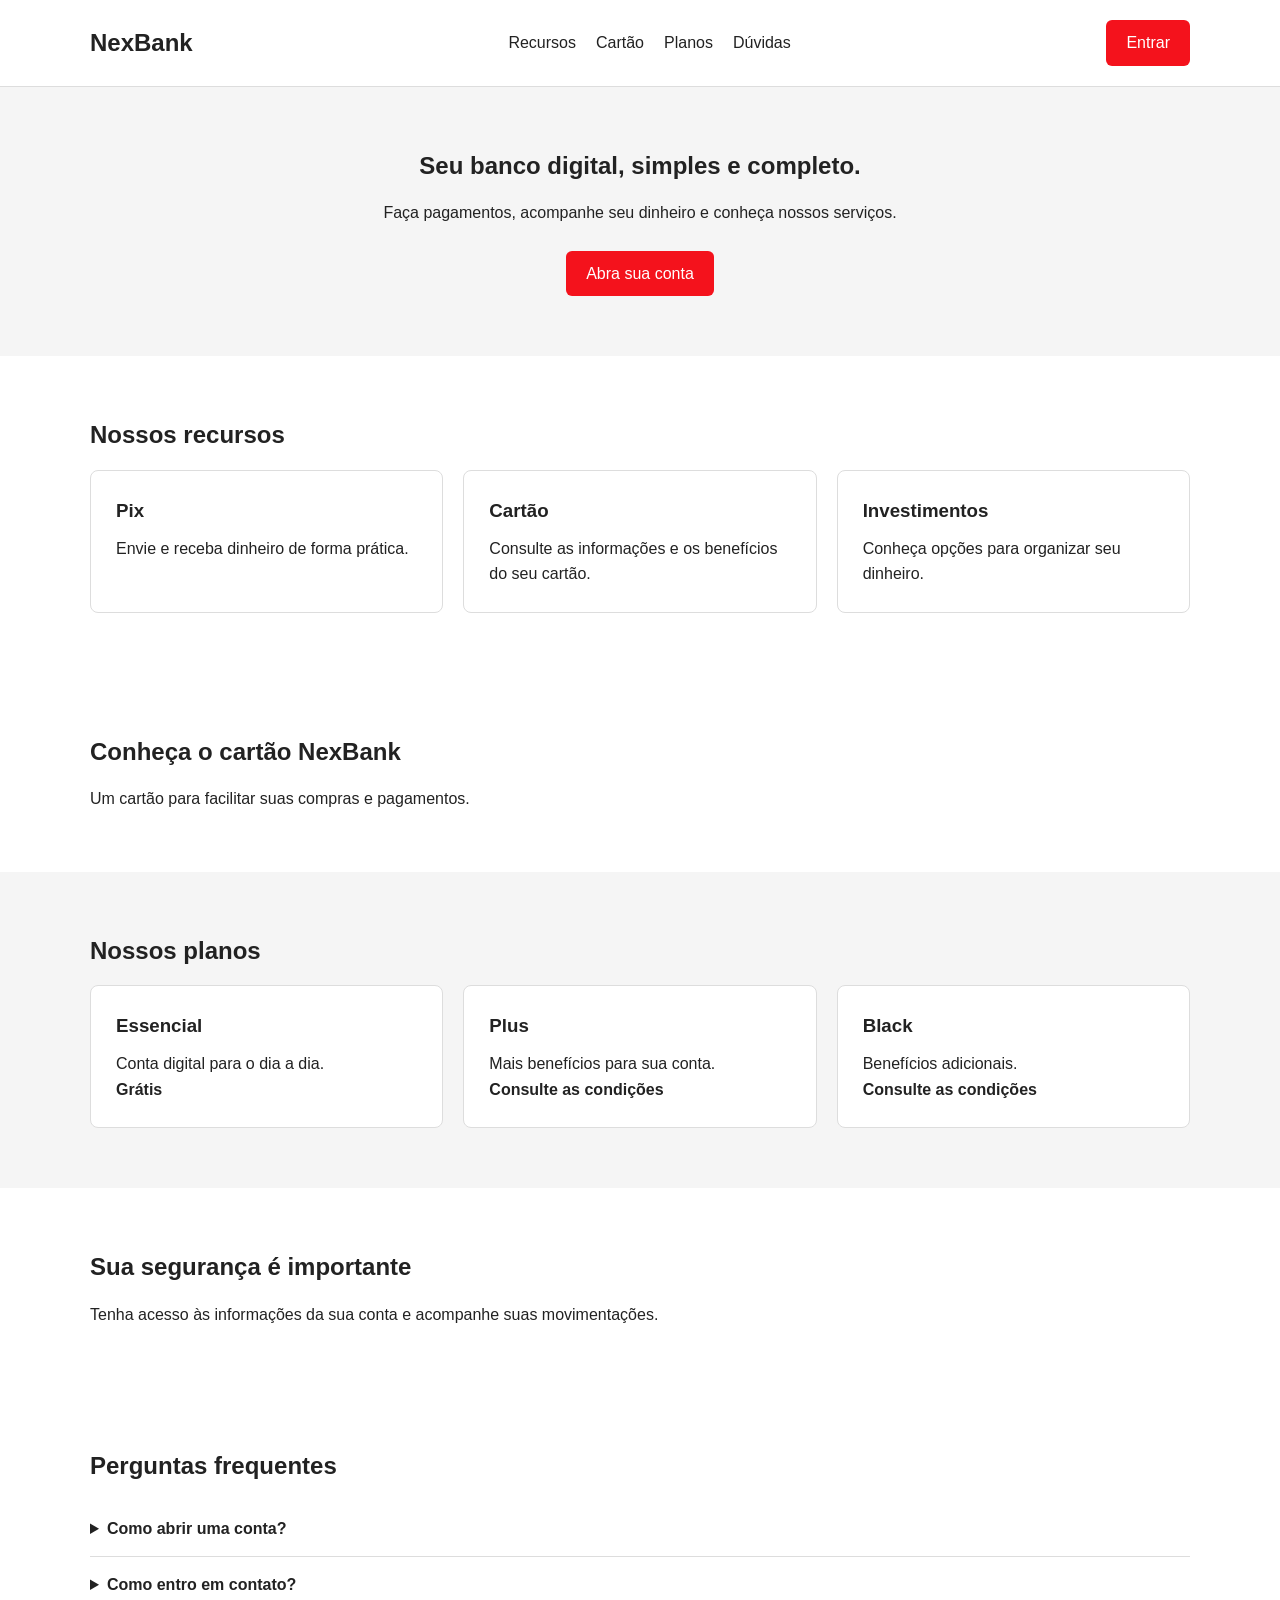
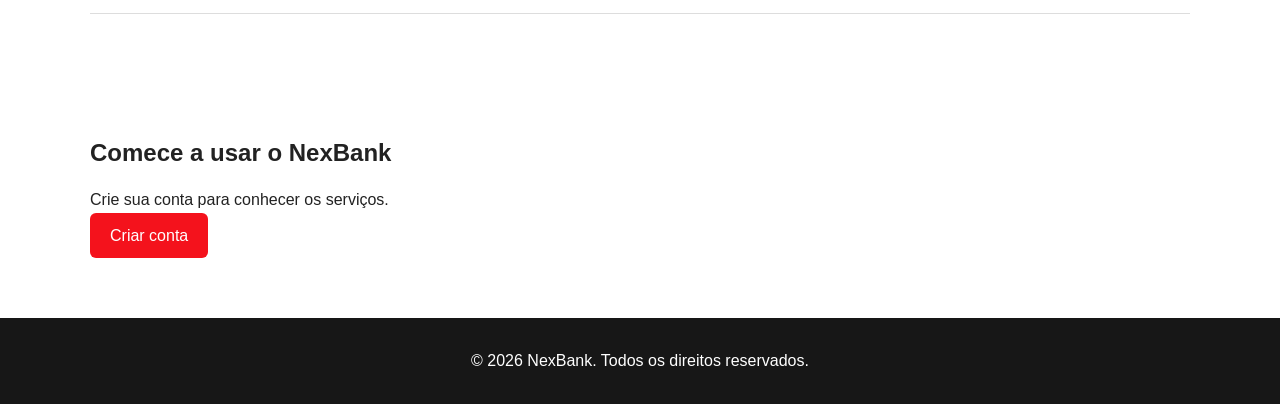
==== src/main/resources/templates/index.html @ fedde6e4 "Base Do Projeto" ====
<!DOCTYPE html>
<html lang="pt-BR">
<head>
    <meta charset="UTF-8">
    <meta name="viewport" content="width=device-width, initial-scale=1">
    <title>NexBank</title>

    <style>
        * {
            margin: 0;
            padding: 0;
            box-sizing: border-box;
        }

        body {
            font-family: Arial, sans-serif;
            color: #222;
            line-height: 1.6;
        }

        a {
            color: inherit;
            text-decoration: none;
        }

        .container {
            width: 90%;
            max-width: 1100px;
            margin: auto;
        }

        header {
            padding: 20px 0;
            border-bottom: 1px solid #ddd;
        }

        nav {
            display: flex;
            justify-content: space-between;
            align-items: center;
            gap: 20px;
        }

        nav ul {
            display: flex;
            gap: 20px;
            list-style: none;
        }

        .logo {
            font-size: 24px;
            font-weight: bold;
        }

        .botao {
            display: inline-block;
            padding: 10px 20px;
            background: #f4121c;
            color: white;
            border-radius: 6px;
        }

        section {
            padding: 60px 0;
        }

        .inicio {
            background: #f5f5f5;
            text-align: center;
        }

        h1, h2 {
            margin-bottom: 15px;
        }

        .inicio p {
            margin-bottom: 25px;
        }

        .grade {
            display: grid;
            grid-template-columns: repeat(3, 1fr);
            gap: 20px;
        }

        .item {
            padding: 25px;
            border: 1px solid #ddd;
            border-radius: 8px;
            background: white;
        }

        .item h3 {
            margin-bottom: 10px;
        }

        .planos {
            background: #f5f5f5;
        }

        .faq details {
            padding: 15px 0;
            border-bottom: 1px solid #ddd;
        }

        .faq summary {
            cursor: pointer;
            font-weight: bold;
        }

        footer {
            padding: 30px 0;
            background: #171717;
            color: white;
            text-align: center;
        }

        @media (max-width: 700px) {
            nav, nav ul {
                flex-direction: column;
            }

            .grade {
                grid-template-columns: 1fr;
            }
        }
    </style>
</head>

<body>

    <header>
        <div class="container">
            <nav>
                <a class="logo" href="#inicio">NexBank</a>

                <ul>
                    <li><a href="#recursos">Recursos</a></li>
                    <li><a href="#cartao">Cartão</a></li>
                    <li><a href="#planos">Planos</a></li>
                    <li><a href="#duvidas">Dúvidas</a></li>
                </ul>

                <!-- TODO Thymeleaf: trocar o destino pelo endpoint de login/cadastro -->
                <a class="botao" href="#">Entrar</a>
            </nav>
        </div>
    </header>

    <main>
        <section class="inicio" id="inicio">
            <div class="container">
                <h1>Seu banco digital, simples e completo.</h1>
                <p>Faça pagamentos, acompanhe seu dinheiro e conheça nossos serviços.</p>

                <!-- TODO Thymeleaf: definir o link usando th:href -->
                <a class="botao" href="#cadastro">Abra sua conta</a>
            </div>
        </section>

        <section id="recursos">
            <div class="container">
                <h2>Nossos recursos</h2>
                <div class="grade">

                    <!-- TODO Thymeleaf: iterar a lista de recursos com th:each -->
                    <article class="item">
                        <h3>Pix</h3>
                        <p>Envie e receba dinheiro de forma prática.</p>
                    </article>

                    <article class="item">
                        <h3>Cartão</h3>
                        <p>Consulte as informações e os benefícios do seu cartão.</p>
                    </article>

                    <article class="item">
                        <h3>Investimentos</h3>
                        <p>Conheça opções para organizar seu dinheiro.</p>
                    </article>
                    <!-- Fim da área dinâmica de recursos -->

                </div>
            </div>
        </section>

        <section id="cartao">
            <div class="container">
                <h2>Conheça o cartão NexBank</h2>
                <p>Um cartão para facilitar suas compras e pagamentos.</p>

                <!-- TODO Thymeleaf: futuramente, exibir dados do cartão ou imagem cadastrada -->
            </div>
        </section>

        <section class="planos" id="planos">
            <div class="container">
                <h2>Nossos planos</h2>
                <div class="grade">

                    <!-- TODO Thymeleaf: substituir os exemplos por uma lista de planos do Model -->
                    <article class="item">
                        <h3>Essencial</h3>
                        <p>Conta digital para o dia a dia.</p>
                        <p><strong>Grátis</strong></p>
                    </article>

                    <article class="item">
                        <h3>Plus</h3>
                        <p>Mais benefícios para sua conta.</p>
                        <p><strong>Consulte as condições</strong></p>
                    </article>

                    <article class="item">
                        <h3>Black</h3>
                        <p>Benefícios adicionais.</p>
                        <p><strong>Consulte as condições</strong></p>
                    </article>
                    <!-- Fim da área dinâmica de planos -->

                </div>
            </div>
        </section>

        <section id="seguranca">
            <div class="container">
                <h2>Sua segurança é importante</h2>
                <p>Tenha acesso às informações da sua conta e acompanhe suas movimentações.</p>
            </div>
        </section>

        <section class="faq" id="duvidas">
            <div class="container">
                <h2>Perguntas frequentes</h2>

                <!-- TODO Thymeleaf: iterar perguntas e respostas com th:each -->
                <details>
                    <summary>Como abrir uma conta?</summary>
                    <p>Use a opção de cadastro e preencha as informações solicitadas.</p>
                </details>

                <details>
                    <summary>Como entro em contato?</summary>
                    <p>Adicione aqui os canais de atendimento do banco.</p>
                </details>
                <!-- Fim da área dinâmica de perguntas -->

            </div>
        </section>

        <section id="cadastro">
            <div class="container">
                <h2>Comece a usar o NexBank</h2>
                <p>Crie sua conta para conhecer os serviços.</p>

                <!-- TODO Thymeleaf: apontar para a rota de cadastro -->
                <a class="botao" href="#">Criar conta</a>
            </div>
        </section>
    </main>

    <footer>
        <div class="container">
            <p>&copy; 2026 NexBank. Todos os direitos reservados.</p>
            <!-- TODO Thymeleaf: preencher links de termos e política de privacidade -->
        </div>
    </footer>

</body>
</html>
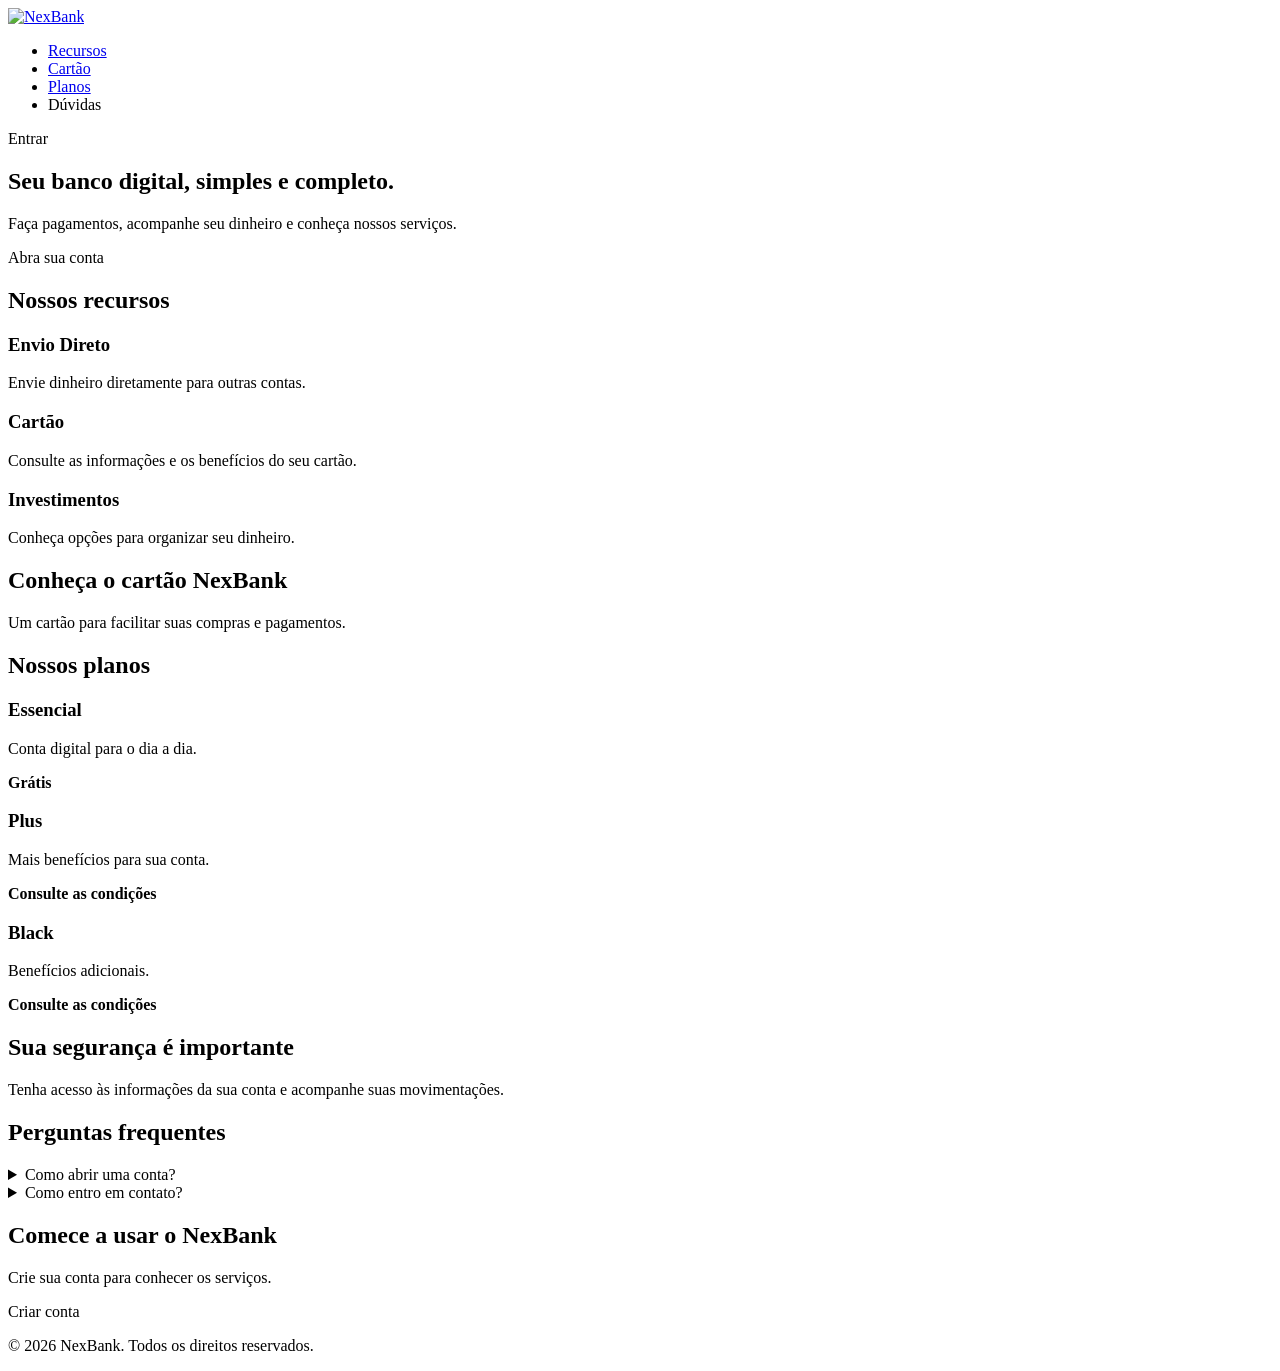
==== commit 83fd2dab: "maior restruturação" ====
--- a/src/main/resources/templates/index.html
+++ b/src/main/resources/templates/index.html
@@ -4,145 +4,28 @@
     <meta charset="UTF-8">
     <meta name="viewport" content="width=device-width, initial-scale=1">
     <title>NexBank</title>
-
-    <style>
-        * {
-            margin: 0;
-            padding: 0;
-            box-sizing: border-box;
-        }
-
-        body {
-            font-family: Arial, sans-serif;
-            color: #222;
-            line-height: 1.6;
-        }
-
-        a {
-            color: inherit;
-            text-decoration: none;
-        }
-
-        .container {
-            width: 90%;
-            max-width: 1100px;
-            margin: auto;
-        }
-
-        header {
-            padding: 20px 0;
-            border-bottom: 1px solid #ddd;
-        }
-
-        nav {
-            display: flex;
-            justify-content: space-between;
-            align-items: center;
-            gap: 20px;
-        }
-
-        nav ul {
-            display: flex;
-            gap: 20px;
-            list-style: none;
-        }
-
-        .logo {
-            font-size: 24px;
-            font-weight: bold;
-        }
-
-        .botao {
-            display: inline-block;
-            padding: 10px 20px;
-            background: #f4121c;
-            color: white;
-            border-radius: 6px;
-        }
-
-        section {
-            padding: 60px 0;
-        }
-
-        .inicio {
-            background: #f5f5f5;
-            text-align: center;
-        }
-
-        h1, h2 {
-            margin-bottom: 15px;
-        }
-
-        .inicio p {
-            margin-bottom: 25px;
-        }
-
-        .grade {
-            display: grid;
-            grid-template-columns: repeat(3, 1fr);
-            gap: 20px;
-        }
-
-        .item {
-            padding: 25px;
-            border: 1px solid #ddd;
-            border-radius: 8px;
-            background: white;
-        }
-
-        .item h3 {
-            margin-bottom: 10px;
-        }
-
-        .planos {
-            background: #f5f5f5;
-        }
-
-        .faq details {
-            padding: 15px 0;
-            border-bottom: 1px solid #ddd;
-        }
-
-        .faq summary {
-            cursor: pointer;
-            font-weight: bold;
-        }
-
-        footer {
-            padding: 30px 0;
-            background: #171717;
-            color: white;
-            text-align: center;
-        }
-
-        @media (max-width: 700px) {
-            nav, nav ul {
-                flex-direction: column;
-            }
-
-            .grade {
-                grid-template-columns: 1fr;
-            }
-        }
-    </style>
+    <link rel = "stylesheet" href = "index.css">
 </head>
 
 <body>
 
-    <header>
+    <header class = "topo">
         <div class="container">
             <nav>
-                <a class="logo" href="#inicio">NexBank</a>
+                
+                <a href = "#" class = "logo">
+                <img th:src = "@{isologoATT.png}" alt = "NexBank" class = "logo-imagem">
+                </a>
 
                 <ul>
                     <li><a href="#recursos">Recursos</a></li>
                     <li><a href="#cartao">Cartão</a></li>
                     <li><a href="#planos">Planos</a></li>
-                    <li><a href="#duvidas">Dúvidas</a></li>
+                    <li><a th:href="@{/help}">Dúvidas</a></li>
                 </ul>
 
                 <!-- TODO Thymeleaf: trocar o destino pelo endpoint de login/cadastro -->
-                <a class="botao" href="#">Entrar</a>
+                <a class="botao" th:href="@{/}">Entrar</a>
             </nav>
         </div>
     </header>
@@ -154,7 +37,7 @@
                 <p>Faça pagamentos, acompanhe seu dinheiro e conheça nossos serviços.</p>
 
                 <!-- TODO Thymeleaf: definir o link usando th:href -->
-                <a class="botao" href="#cadastro">Abra sua conta</a>
+                <a class="botao" th:href="@{/register}">Abra sua conta</a>
             </div>
         </section>
 
@@ -165,8 +48,8 @@
 
                     <!-- TODO Thymeleaf: iterar a lista de recursos com th:each -->
                     <article class="item">
-                        <h3>Pix</h3>
-                        <p>Envie e receba dinheiro de forma prática.</p>
+                        <h3>Envio Direto</h3>
+                        <p>Envie dinheiro diretamente para outras contas.</p>
                     </article>
 
                     <article class="item">
@@ -254,7 +137,7 @@
                 <p>Crie sua conta para conhecer os serviços.</p>
 
                 <!-- TODO Thymeleaf: apontar para a rota de cadastro -->
-                <a class="botao" href="#">Criar conta</a>
+                <a class="botao" th:href="@{/register}">Criar conta</a>
             </div>
         </section>
     </main>
